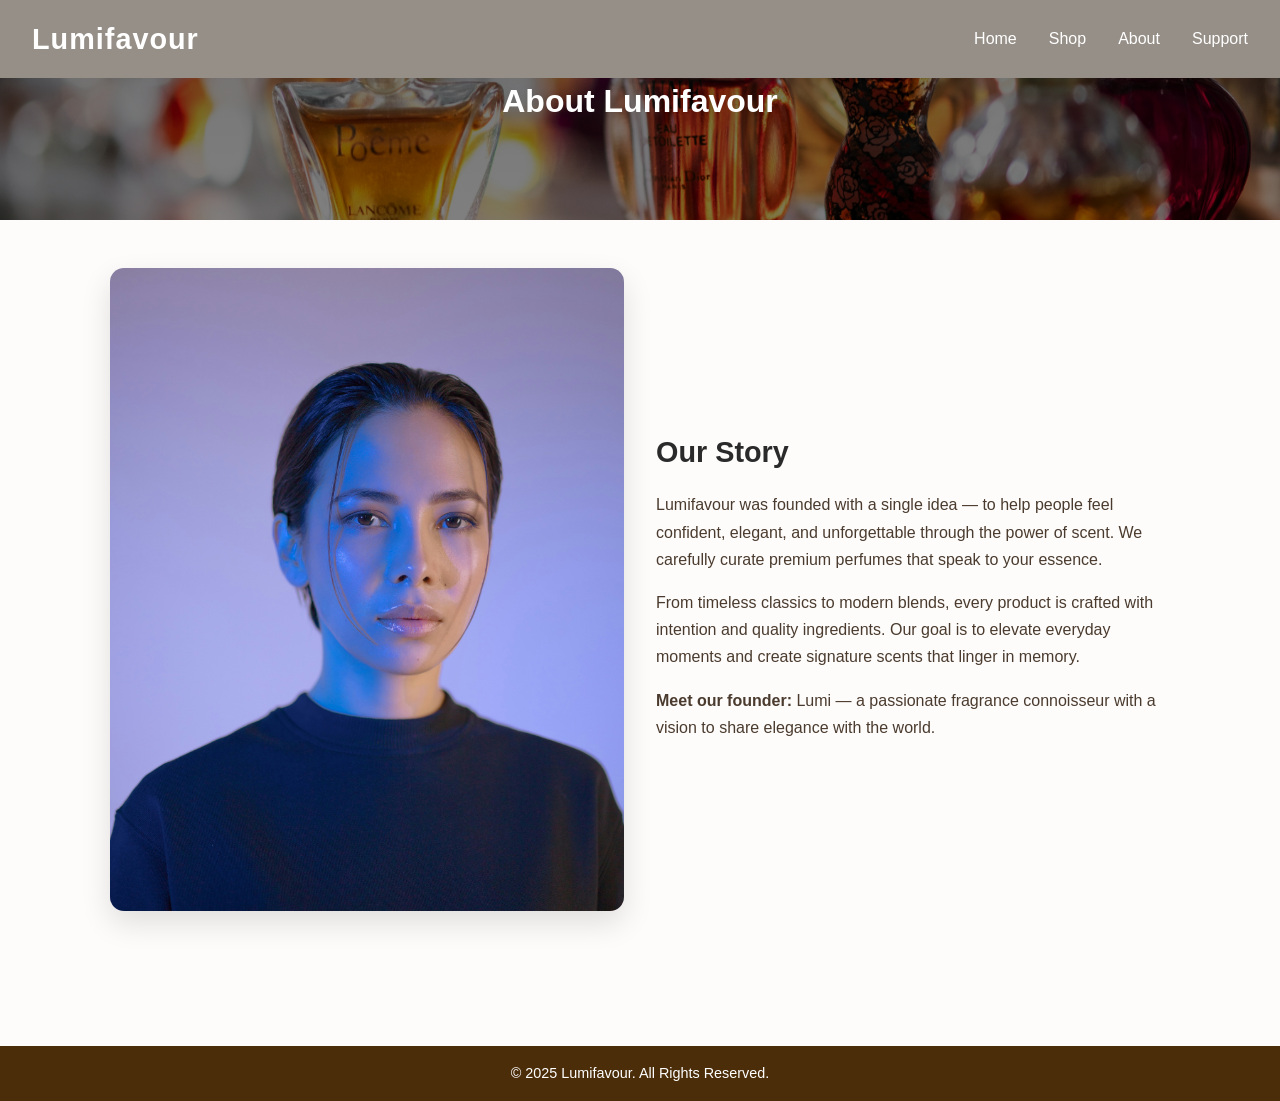
==== about.html @ bd10b766 "Add files via upload" ====
<!DOCTYPE html>
<html lang="en">
<head>
  <meta charset="utf-8" />
  <meta name="viewport" content="width=device-width, initial-scale=1" />
  <title>About Us - Lumifavour</title>
  <link rel="stylesheet" href="style.css" />
  <style>
  /* about content layout */
    .about-wrapper {
      max-width: 1100px;
      margin: 48px auto;
      padding: 0 20px 80px;
    }

    .about-grid {
      display: grid;
      grid-template-columns: 1fr 1fr;
      gap: 2rem;
      align-items: center;
    }

    .about-image img {
      width: 100%;
      border-radius: 14px;
      box-shadow: 0 12px 30px rgba(0,0,0,0.12);
    }

    .about-content h2 {
      margin-bottom: 1rem;
      font-size: 1.8rem;
      color: #2a2a2a;
    }

    .about-content p { color: #4b3b2e; margin-bottom: 1rem; line-height: 1.7; }

    @media (max-width: 900px) {
      .about-grid { grid-template-columns: 1fr; text-align: center; }
      .about-content { order: 2; }
      .about-image { order: 1; }
    }
  </style>
</head>
<body>

<nav>
  <div class="logo">Lumifavour</div>
  <div class="hamburger" aria-label="Toggle navigation" role="button" tabindex="0">
    <span></span><span></span><span></span>
  </div>
  <div class="nav-links">
    <a href="index.html">Home</a>
    <a href="shop.html">Shop</a>
    <a href="about.html">About</a>
    <a href="support.html">Support</a>
  </div>
</nav>

  <header class="hero" style="height:220px; min-height:140px; display:flex; align-items:center; justify-content:center; text-align:center;">
    <div class="hero-content">
      <h1 style="font-size:2rem; color: #fff;">About Lumifavour</h1>
    </div>
  </header>

  <main class="about-wrapper">
    <section class="about-grid">
      <div class="about-image">
        <img src="images/girl2.jpg" alt="Founder Image" />
      </div>

      <div class="about-content">
        <h2>Our Story</h2>
        <p>
          Lumifavour was founded with a single idea — to help people feel confident, elegant, and unforgettable through the power of scent.
          We carefully curate premium perfumes that speak to your essence.
        </p>

        <p>
          From timeless classics to modern blends, every product is crafted with intention and quality ingredients. Our goal is to elevate everyday moments and
          create signature scents that linger in memory.
        </p>

        <p><strong>Meet our founder:</strong> Lumi — a passionate fragrance connoisseur with a vision to share elegance with the world.</p>
      </div>
    </section>
  </main>

  <footer>
    <p>© 2025 Lumifavour. All Rights Reserved.</p>
  </footer>


  <script src="script.js"></script>

</body>
</html>
---- style.css ----
/* === GLOBAL RESET === */
* {
  margin: 0;
  padding: 0;
  box-sizing: border-box;
}

html {
  scroll-behavior: smooth;
}

/* === BODY === */
body {
  font-family: "Poppins", "Segoe UI", sans-serif;
  background-color: #fdfcfb;
  color: #3a2b1a;
  line-height: 1.6;
  overflow-x: hidden;
}

/* === COLOR VARIABLES === */
:root {
  --gold: #d4a017;
  --gold-dark: #a67817;
  --coffee: #b8a999;
  --ivory: #faf8f5;
  --charcoal: #2a2a2a;
  --white: #fff;
}

/* =========================================
   ✅ FINAL RESPONSIVE NAVBAR (CLEAN + FIXED)
========================================= */
nav {
  background-color: rgba(75, 45, 10, 0.85); /* deep brown tone */
  backdrop-filter: blur(8px);
  padding: 1rem 2rem;
  position: fixed;
  top: 0;
  left: 0;
  width: 100%;
  z-index: 1000;
  display: flex;
  justify-content: space-between;
  align-items: center;
}

.logo {
  color: var(--white);
  font-size: 1.8rem;
  font-weight: 700;
  letter-spacing: 1px;
}

.nav-links {
  display: flex;
  gap: 2rem;
  align-items: center;
}

.nav-links a {
  color: var(--white);
  text-decoration: none;
  font-weight: 500;
  position: relative;
  transition: color 0.3s ease;
}

.nav-links a::after {
  content: "";
  position: absolute;
  width: 0;
  height: 2px;
  background: var(--gold);
  bottom: -4px;
  left: 0;
  transition: 0.3s ease;
}

.nav-links a:hover::after,
.nav-links a.active::after {
  width: 100%;
}

.nav-links a:hover {
  color: var(--gold);
}

/* -----------------------------
   🔥 MOBILE RESPONSIVE NAVBAR
------------------------------ */
.hamburger {
  display: none;
  flex-direction: column;
  justify-content: space-between;
  width: 25px;
  height: 20px;
  cursor: pointer;
  gap: 4px;
  z-index: 1001;
}

.hamburger span {
  width: 100%;
  height: 3px;
  background-color: white;
  border-radius: 2px;
  transition: 0.3s ease;
}

/* Animate hamburger to X when open */
nav.open .hamburger span:nth-child(1) {
  transform: translateY(8px) rotate(45deg);
}
nav.open .hamburger span:nth-child(2) {
  opacity: 0;
}
nav.open .hamburger span:nth-child(3) {
  transform: translateY(-8px) rotate(-45deg);
}

/* -----------------------------
   📱 Mobile Dropdown (Centered)
------------------------------ */
@media (max-width: 768px) {
  .hamburger {
    display: flex;
  }

  .nav-links {
    position: absolute;
    top: 100%;
    left: 50%;
    transform: translateX(-50%);
    background: rgba(0, 0, 0, 0.85);
    flex-direction: column;
    align-items: flex-start;
    width: 80%;
    max-width: 320px;
    padding: 1rem 1.25rem;
    gap: 0.75rem;
    border-radius: 12px;
    display: none;
    box-shadow: 0 8px 20px rgba(0,0,0,0.3);
    backdrop-filter: blur(6px);
    animation: fadeIn 0.3s ease;
    z-index: 999;
  }

  nav.open .nav-links {
    display: flex;
  }

  .nav-links a {
  position: relative;
  width: 100%;
  font-size: 1.05rem;
  text-align: center;
  color: white;
  padding: 0.5rem 0;
  text-decoration: none;
}

.nav-links a::after {
  left: 50%; /* start underline from center */
  transform: translateX(-50%); /* center it */
}

.nav-links a:hover::after,
.nav-links a.active::after {
  width: 50%; /* balanced width */
}


  .nav-links a:hover {
    color: #ffd700;
    letter-spacing: 0.5px;
  }

  @keyframes fadeIn {
    from {
      opacity: 0;
      transform: translate(-50%, -10px);
    }
    to {
      opacity: 1;
      transform: translate(-50%, 0);
    }
  }
}

/* === HERO SECTION === */
.hero {
  height: 100vh;
  background: linear-gradient(rgba(0, 0, 0, 0.55), rgba(0, 0, 0, 0.5)),
    url('images/ulysse-pointcheval--j6LLsAehUo-unsplash.jpg') center/cover no-repeat;
  display: flex;
  align-items: center;
  justify-content: center;
  color: var(--white);
  text-align: center;
  padding: 0 1rem;
}

.hero h1 {
  font-size: 3.5rem;
  font-weight: 700;
  margin-bottom: 1rem;
}

.hero p {
  font-size: 1.2rem;
  margin-bottom: 2rem;
  color: #eaeaea;
}

.hero-buttons .btn {
  margin: 0 10px;
}

/* === BUTTONS === */
.btn {
  padding: 0.9rem 2rem;
  border-radius: 30px;
  font-weight: 600;
  text-decoration: none;
  transition: all 0.3s ease;
}

.btn.primary {
  background-color: var(--gold);
  color: var(--charcoal);
}

.btn.primary:hover {
  background-color: var(--gold-dark);
  transform: translateY(-3px);
}

.btn.secondary {
  border: 2px solid var(--gold);
  color: var(--white);
  background: transparent;
}

.btn.secondary:hover {
  background-color: var(--gold);
  color: var(--charcoal);
  transform: translateY(-3px);
}

/* === SHOP SECTION === */
.shop-section {
  background-color: var(--coffee);
  text-align: center;
  padding: 80px 40px;
}

.shop-section h2 {
  font-size: 2.2rem;
  margin-bottom: 40px;
  color: var(--charcoal);
}

.product-grid {
  display: grid;
  grid-template-columns: repeat(auto-fit, minmax(260px, 1fr));
  gap: 2rem;
  max-width: 1200px;
  margin: auto;
}

.product-card {
  background-color: var(--ivory);
  border-radius: 20px;
  padding: 1.5rem;
  box-shadow: 0 5px 18px rgba(0, 0, 0, 0.1);
  transition: transform 0.3s ease, box-shadow 0.3s ease;
}

.product-card:hover {
  transform: translateY(-10px);
  box-shadow: 0 10px 25px rgba(0, 0, 0, 0.15);
}

.product-card img {
  width: 100%;
  height: 260px;
  object-fit: cover;
  border-radius: 15px;
  margin-bottom: 1rem;
}

.product-card h3 {
  font-size: 1.3rem;
  color: var(--charcoal);
}

.product-card p {
  font-size: 0.95rem;
  color: #555;
  margin: 10px 0;
}

.price {
  color: var(--gold-dark);
  font-weight: bold;
  font-size: 1.1rem;
}

.buy-btn {
  margin-top: 0.5rem;
  background-color: var(--gold);
  color: var(--white);
  border: none;
  border-radius: 25px;
  padding: 0.6rem 1.5rem;
  cursor: pointer;
  font-weight: 600;
  transition: background 0.3s ease, transform 0.3s ease;
}

.buy-btn:hover {
  background-color: var(--gold-dark);
  transform: scale(1.05);
}

/* === FOOTER === */
footer {
  background-color: #4b2d0a;
  color: #fff;
  text-align: center;
  padding: 1rem;
  font-size: 0.9rem;
}

/* === RESPONSIVE DESIGN === */
@media (max-width: 768px) {
  .hero h1 {
    font-size: 2.2rem;
  }

  .hero p {
    font-size: 1rem;
  }
}

@media (max-width: 480px) {
  .hero {
    padding: 0 1rem;
  }

  .hero h1 {
    font-size: 1.8rem;
  }
}
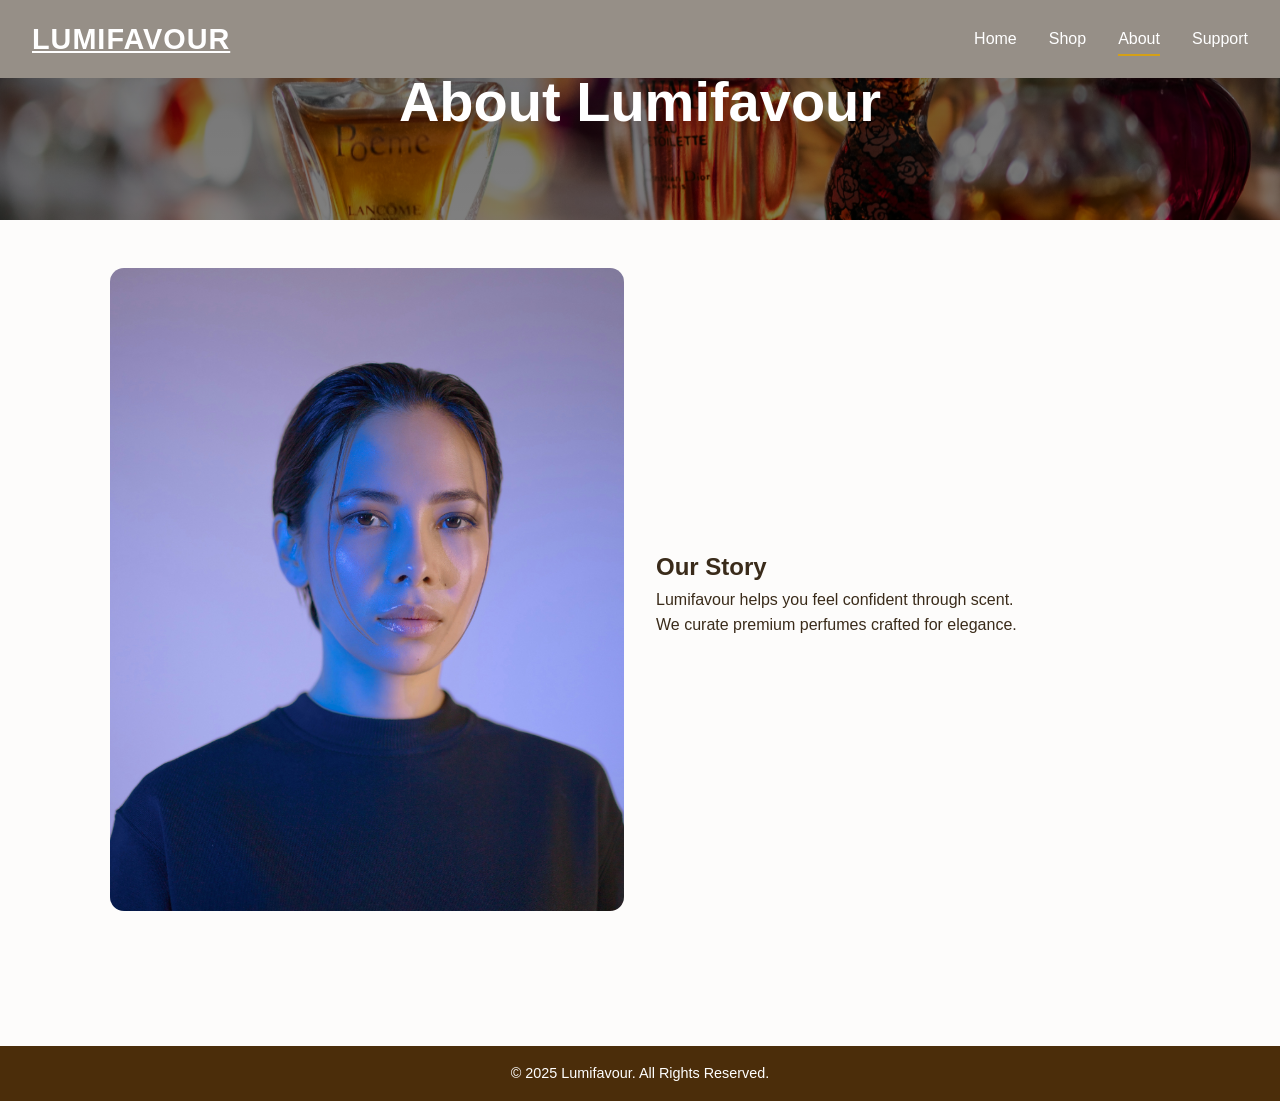
==== commit 158a16d1: "Update about.html" ====
--- a/about.html
+++ b/about.html
@@ -5,8 +5,8 @@
   <meta name="viewport" content="width=device-width, initial-scale=1" />
   <title>About Us - Lumifavour</title>
   <link rel="stylesheet" href="style.css" />
+
   <style>
-  /* about content layout */
     .about-wrapper {
       max-width: 1100px;
       margin: 48px auto;
@@ -23,74 +23,61 @@
     .about-image img {
       width: 100%;
       border-radius: 14px;
-      box-shadow: 0 12px 30px rgba(0,0,0,0.12);
     }
 
-    .about-content h2 {
-      margin-bottom: 1rem;
-      font-size: 1.8rem;
-      color: #2a2a2a;
-    }
-
-    .about-content p { color: #4b3b2e; margin-bottom: 1rem; line-height: 1.7; }
-
     @media (max-width: 900px) {
-      .about-grid { grid-template-columns: 1fr; text-align: center; }
-      .about-content { order: 2; }
-      .about-image { order: 1; }
+      .about-grid {
+        grid-template-columns: 1fr;
+        text-align: center;
+      }
     }
   </style>
 </head>
+
 <body>
 
 <nav>
-  <div class="logo">Lumifavour</div>
-  <div class="hamburger" aria-label="Toggle navigation" role="button" tabindex="0">
+  <a href="index.html" class="logo">LUMIFAVOUR</a>
+  <div class="hamburger">
     <span></span><span></span><span></span>
   </div>
   <div class="nav-links">
     <a href="index.html">Home</a>
     <a href="shop.html">Shop</a>
-    <a href="about.html">About</a>
+    <a href="about.html" class="active">About</a>
     <a href="support.html">Support</a>
   </div>
 </nav>
 
-  <header class="hero" style="height:220px; min-height:140px; display:flex; align-items:center; justify-content:center; text-align:center;">
-    <div class="hero-content">
-      <h1 style="font-size:2rem; color: #fff;">About Lumifavour</h1>
-    </div>
-  </header>
+<main>
 
-  <main class="about-wrapper">
-    <section class="about-grid">
+  <section class="hero" style="height:220px; display:flex; align-items:center; justify-content:center;">
+    <h1 style="color:white;">About Lumifavour</h1>
+  </section>
+
+  <section class="about-wrapper">
+    <div class="about-grid">
+
       <div class="about-image">
-        <img src="images/girl2.jpg" alt="Founder Image" />
+        <img src="images/girl2.jpg">
       </div>
 
-      <div class="about-content">
+      <div>
         <h2>Our Story</h2>
-        <p>
-          Lumifavour was founded with a single idea — to help people feel confident, elegant, and unforgettable through the power of scent.
-          We carefully curate premium perfumes that speak to your essence.
-        </p>
+        <p>Lumifavour helps you feel confident through scent.</p>
+        <p>We curate premium perfumes crafted for elegance.</p>
+      </div>
 
-        <p>
-          From timeless classics to modern blends, every product is crafted with intention and quality ingredients. Our goal is to elevate everyday moments and
-          create signature scents that linger in memory.
-        </p>
+    </div>
+  </section>
 
-        <p><strong>Meet our founder:</strong> Lumi — a passionate fragrance connoisseur with a vision to share elegance with the world.</p>
-      </div>
-    </section>
-  </main>
+</main>
 
-  <footer>
-    <p>© 2025 Lumifavour. All Rights Reserved.</p>
-  </footer>
+<footer>
+  <p>© 2025 Lumifavour. All Rights Reserved.</p>
+</footer>
 
-
-  <script src="script.js"></script>
+<script src="script.js"></script>
 
 </body>
 </html>
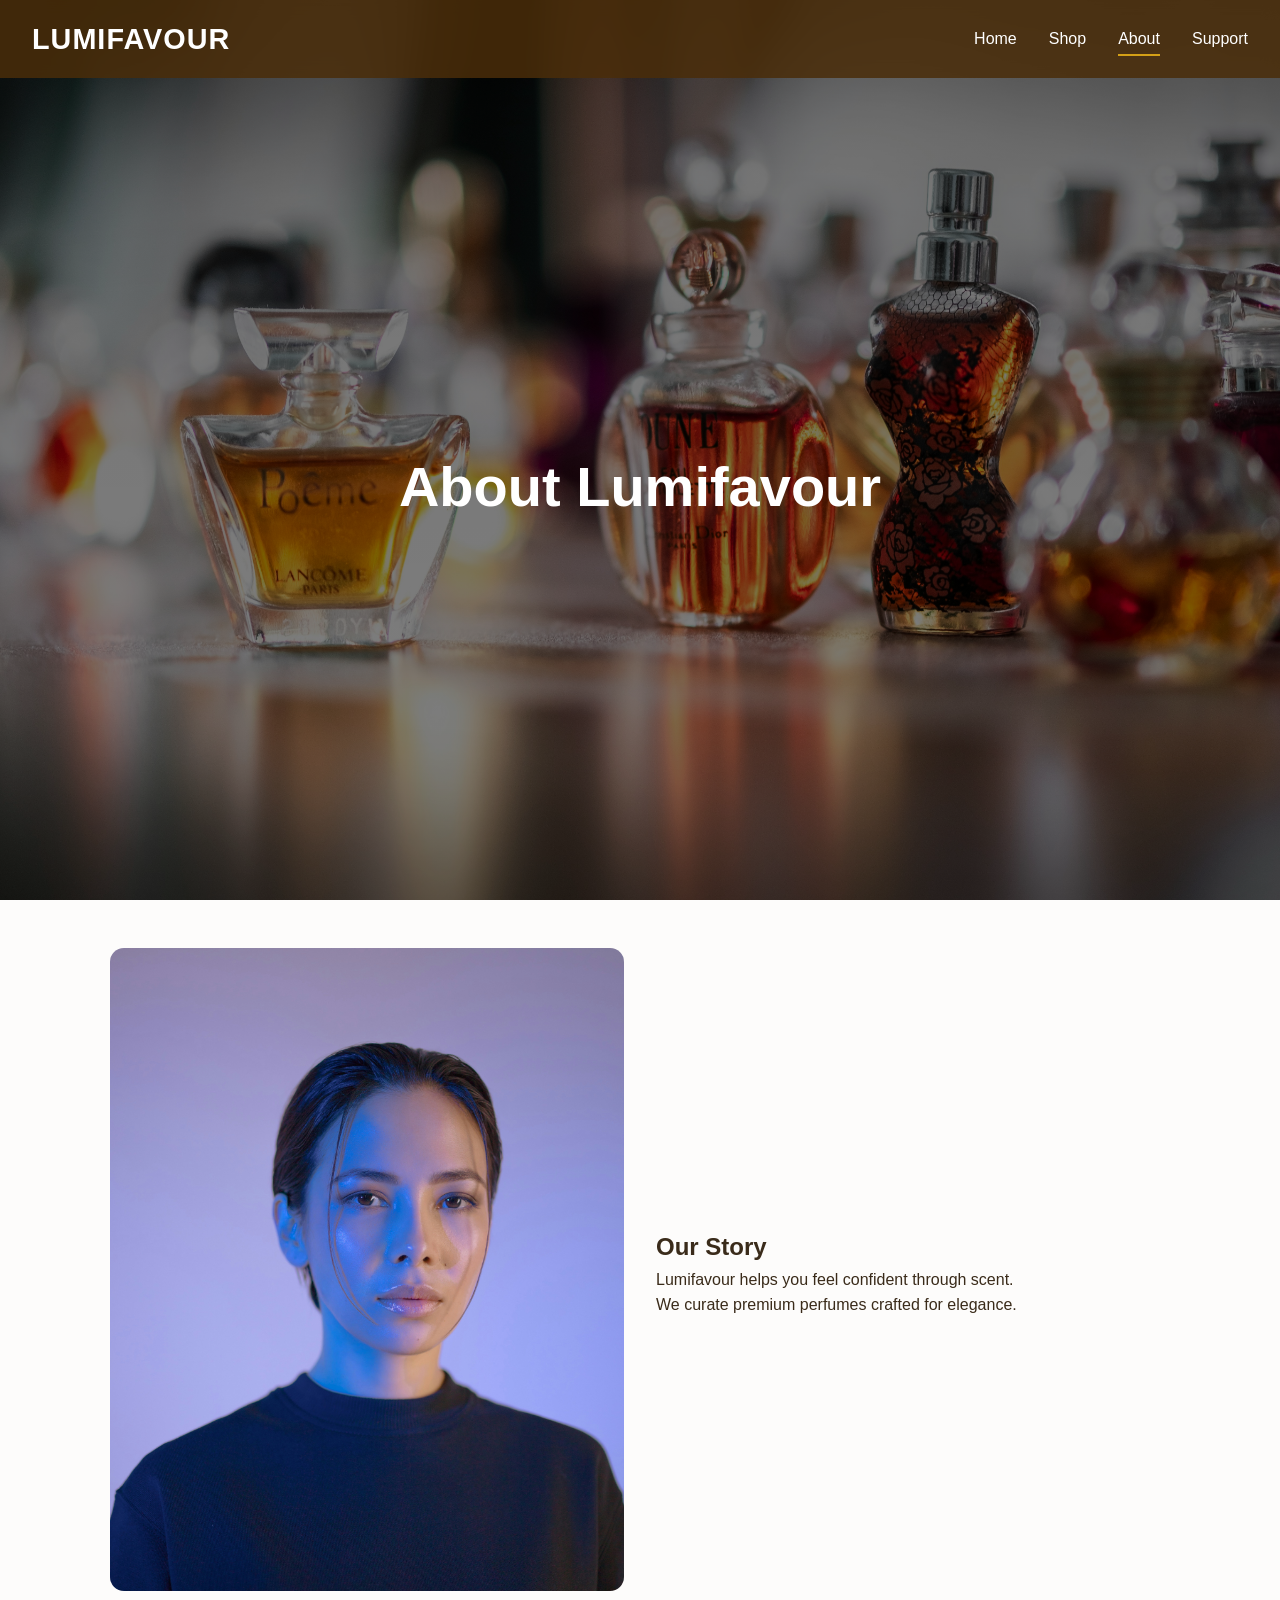
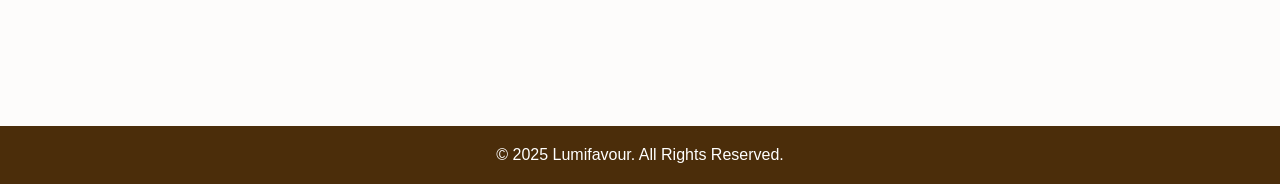
==== commit e4805dbd: "Add files via upload" ====
--- a/about.html
+++ b/about.html
@@ -80,4 +80,4 @@
 <script src="script.js"></script>
 
 </body>
-</html>
+</html>
--- a/style.css
+++ b/style.css
@@ -4,6 +4,8 @@
   padding: 0;
   box-sizing: border-box;
 }
+
+/* REMOVE GLOBAL TRANSITION BUG */
 
 html {
   scroll-behavior: smooth;
@@ -16,6 +18,10 @@
   color: #3a2b1a;
   line-height: 1.6;
   overflow-x: hidden;
+
+  display: flex;
+  flex-direction: column;
+  min-height: 100vh;
 }
 
 /* === COLOR VARIABLES === */
@@ -28,11 +34,9 @@
   --white: #fff;
 }
 
-/* =========================================
-   ✅ FINAL RESPONSIVE NAVBAR (CLEAN + FIXED)
-========================================= */
+/* ================= NAVBAR ================= */
 nav {
-  background-color: rgba(75, 45, 10, 0.85); /* deep brown tone */
+  background-color: rgba(75, 45, 10, 0.85);
   backdrop-filter: blur(8px);
   padding: 1rem 2rem;
   position: fixed;
@@ -50,8 +54,15 @@
   font-size: 1.8rem;
   font-weight: 700;
   letter-spacing: 1px;
-}
-
+  text-decoration: none;
+  transition: 0.3s ease;
+}
+
+.logo:hover {
+  color: var(--gold);
+}
+
+/* NAV LINKS */
 .nav-links {
   display: flex;
   gap: 2rem;
@@ -63,9 +74,10 @@
   text-decoration: none;
   font-weight: 500;
   position: relative;
-  transition: color 0.3s ease;
-}
-
+  transition: 0.3s ease;
+}
+
+/* CLEAN UNDERLINE FIX */
 .nav-links a::after {
   content: "";
   position: absolute;
@@ -74,7 +86,7 @@
   background: var(--gold);
   bottom: -4px;
   left: 0;
-  transition: 0.3s ease;
+  transition: width 0.3s ease;
 }
 
 .nav-links a:hover::after,
@@ -86,42 +98,35 @@
   color: var(--gold);
 }
 
-/* -----------------------------
-   🔥 MOBILE RESPONSIVE NAVBAR
------------------------------- */
+/* ================= HAMBURGER ================= */
 .hamburger {
   display: none;
   flex-direction: column;
-  justify-content: space-between;
+  gap: 4px;
+  cursor: pointer;
+  z-index: 1001;
+}
+
+.hamburger span {
   width: 25px;
-  height: 20px;
-  cursor: pointer;
-  gap: 4px;
-  z-index: 1001;
-}
-
-.hamburger span {
-  width: 100%;
   height: 3px;
-  background-color: white;
+  background: white;
   border-radius: 2px;
   transition: 0.3s ease;
 }
 
-/* Animate hamburger to X when open */
+/* ANIMATION */
 nav.open .hamburger span:nth-child(1) {
-  transform: translateY(8px) rotate(45deg);
+  transform: translateY(7px) rotate(45deg);
 }
 nav.open .hamburger span:nth-child(2) {
   opacity: 0;
 }
 nav.open .hamburger span:nth-child(3) {
-  transform: translateY(-8px) rotate(-45deg);
-}
-
-/* -----------------------------
-   📱 Mobile Dropdown (Centered)
------------------------------- */
+  transform: translateY(-7px) rotate(-45deg);
+}
+
+/* ================= MOBILE NAV ================= */
 @media (max-width: 768px) {
   .hamburger {
     display: flex;
@@ -132,19 +137,13 @@
     top: 100%;
     left: 50%;
     transform: translateX(-50%);
-    background: rgba(0, 0, 0, 0.85);
+    background: rgba(0, 0, 0, 0.9);
     flex-direction: column;
-    align-items: flex-start;
-    width: 80%;
+    width: 85%;
     max-width: 320px;
-    padding: 1rem 1.25rem;
-    gap: 0.75rem;
+    padding: 1rem;
     border-radius: 12px;
     display: none;
-    box-shadow: 0 8px 20px rgba(0,0,0,0.3);
-    backdrop-filter: blur(6px);
-    animation: fadeIn 0.3s ease;
-    z-index: 999;
   }
 
   nav.open .nav-links {
@@ -152,114 +151,88 @@
   }
 
   .nav-links a {
-  position: relative;
-  width: 100%;
-  font-size: 1.05rem;
-  text-align: center;
-  color: white;
-  padding: 0.5rem 0;
-  text-decoration: none;
-}
-
-.nav-links a::after {
-  left: 50%; /* start underline from center */
-  transform: translateX(-50%); /* center it */
-}
-
-.nav-links a:hover::after,
-.nav-links a.active::after {
-  width: 50%; /* balanced width */
-}
-
-
-  .nav-links a:hover {
-    color: #ffd700;
-    letter-spacing: 0.5px;
-  }
-
-  @keyframes fadeIn {
-    from {
-      opacity: 0;
-      transform: translate(-50%, -10px);
-    }
-    to {
-      opacity: 1;
-      transform: translate(-50%, 0);
-    }
-  }
-}
-
-/* === HERO SECTION === */
+    width: 100%;
+    text-align: center;
+    padding: 0.6rem 0;
+  }
+
+  /* 🔥 REMOVE UNDERLINE ON MOBILE (FIXED ISSUE) */
+  .nav-links a::after {
+    display: none;
+  }
+}
+
+/* ================= HERO ================= */
 .hero {
-  height: 100vh;
-  background: linear-gradient(rgba(0, 0, 0, 0.55), rgba(0, 0, 0, 0.5)),
+  min-height: 100vh;
+  padding-top: 90px;
+  background: linear-gradient(rgba(0,0,0,0.55), rgba(0,0,0,0.5)),
     url('images/ulysse-pointcheval--j6LLsAehUo-unsplash.jpg') center/cover no-repeat;
   display: flex;
   align-items: center;
   justify-content: center;
+  text-align: center;
   color: var(--white);
-  text-align: center;
-  padding: 0 1rem;
+  padding-left: 1rem;
+  padding-right: 1rem;
 }
 
 .hero h1 {
   font-size: 3.5rem;
-  font-weight: 700;
   margin-bottom: 1rem;
 }
 
 .hero p {
-  font-size: 1.2rem;
   margin-bottom: 2rem;
-  color: #eaeaea;
-}
-
-.hero-buttons .btn {
-  margin: 0 10px;
-}
-
-/* === BUTTONS === */
+}
+
+/* ================= BUTTONS ================= */
 .btn {
   padding: 0.9rem 2rem;
   border-radius: 30px;
   font-weight: 600;
   text-decoration: none;
-  transition: all 0.3s ease;
+  transition: 0.3s ease;
+  display: inline-block;
 }
 
 .btn.primary {
-  background-color: var(--gold);
+  background: var(--gold);
   color: var(--charcoal);
 }
 
 .btn.primary:hover {
-  background-color: var(--gold-dark);
+  background: var(--gold-dark);
   transform: translateY(-3px);
 }
 
 .btn.secondary {
   border: 2px solid var(--gold);
-  color: var(--white);
-  background: transparent;
+  color: white;
 }
 
 .btn.secondary:hover {
-  background-color: var(--gold);
+  background: var(--gold);
   color: var(--charcoal);
-  transform: translateY(-3px);
-}
-
-/* === SHOP SECTION === */
+}
+
+/* FIX BUTTON ALIGNMENT */
+.hero-buttons {
+  display: flex;
+  gap: 15px;
+  justify-content: center;
+  flex-wrap: wrap;
+}
+
+.hero-buttons .btn {
+  margin: 0;
+}
+
+/* ================= SHOP ================= */
 .shop-section {
-  background-color: var(--coffee);
+  background: var(--coffee);
+  padding: 80px 20px;
   text-align: center;
-  padding: 80px 40px;
-}
-
-.shop-section h2 {
-  font-size: 2.2rem;
-  margin-bottom: 40px;
-  color: var(--charcoal);
 }
 
 .product-grid {
@@ -271,16 +244,15 @@
 }
 
 .product-card {
-  background-color: var(--ivory);
+  background: var(--ivory);
   border-radius: 20px;
   padding: 1.5rem;
-  box-shadow: 0 5px 18px rgba(0, 0, 0, 0.1);
-  transition: transform 0.3s ease, box-shadow 0.3s ease;
+  box-shadow: 0 5px 18px rgba(0,0,0,0.1);
+  transition: 0.3s ease;
 }
 
 .product-card:hover {
-  transform: translateY(-10px);
-  box-shadow: 0 10px 25px rgba(0, 0, 0, 0.15);
+  transform: translateY(-8px);
 }
 
 .product-card img {
@@ -288,69 +260,28 @@
   height: 260px;
   object-fit: cover;
   border-radius: 15px;
-  margin-bottom: 1rem;
-}
-
-.product-card h3 {
-  font-size: 1.3rem;
-  color: var(--charcoal);
-}
-
-.product-card p {
-  font-size: 0.95rem;
-  color: #555;
-  margin: 10px 0;
 }
 
 .price {
   color: var(--gold-dark);
   font-weight: bold;
-  font-size: 1.1rem;
 }
 
 .buy-btn {
-  margin-top: 0.5rem;
-  background-color: var(--gold);
-  color: var(--white);
+  margin-top: 10px;
+  background: var(--gold);
+  color: white;
   border: none;
   border-radius: 25px;
   padding: 0.6rem 1.5rem;
   cursor: pointer;
-  font-weight: 600;
-  transition: background 0.3s ease, transform 0.3s ease;
-}
-
-.buy-btn:hover {
-  background-color: var(--gold-dark);
-  transform: scale(1.05);
-}
-
-/* === FOOTER === */
+}
+
+/* ================= FOOTER ================= */
 footer {
-  background-color: #4b2d0a;
-  color: #fff;
+  background: #4b2d0a;
+  color: white;
   text-align: center;
   padding: 1rem;
-  font-size: 0.9rem;
-}
-
-/* === RESPONSIVE DESIGN === */
-@media (max-width: 768px) {
-  .hero h1 {
-    font-size: 2.2rem;
-  }
-
-  .hero p {
-    font-size: 1rem;
-  }
-}
-
-@media (max-width: 480px) {
-  .hero {
-    padding: 0 1rem;
-  }
-
-  .hero h1 {
-    font-size: 1.8rem;
-  }
-}
+  margin-top: auto;
+}
